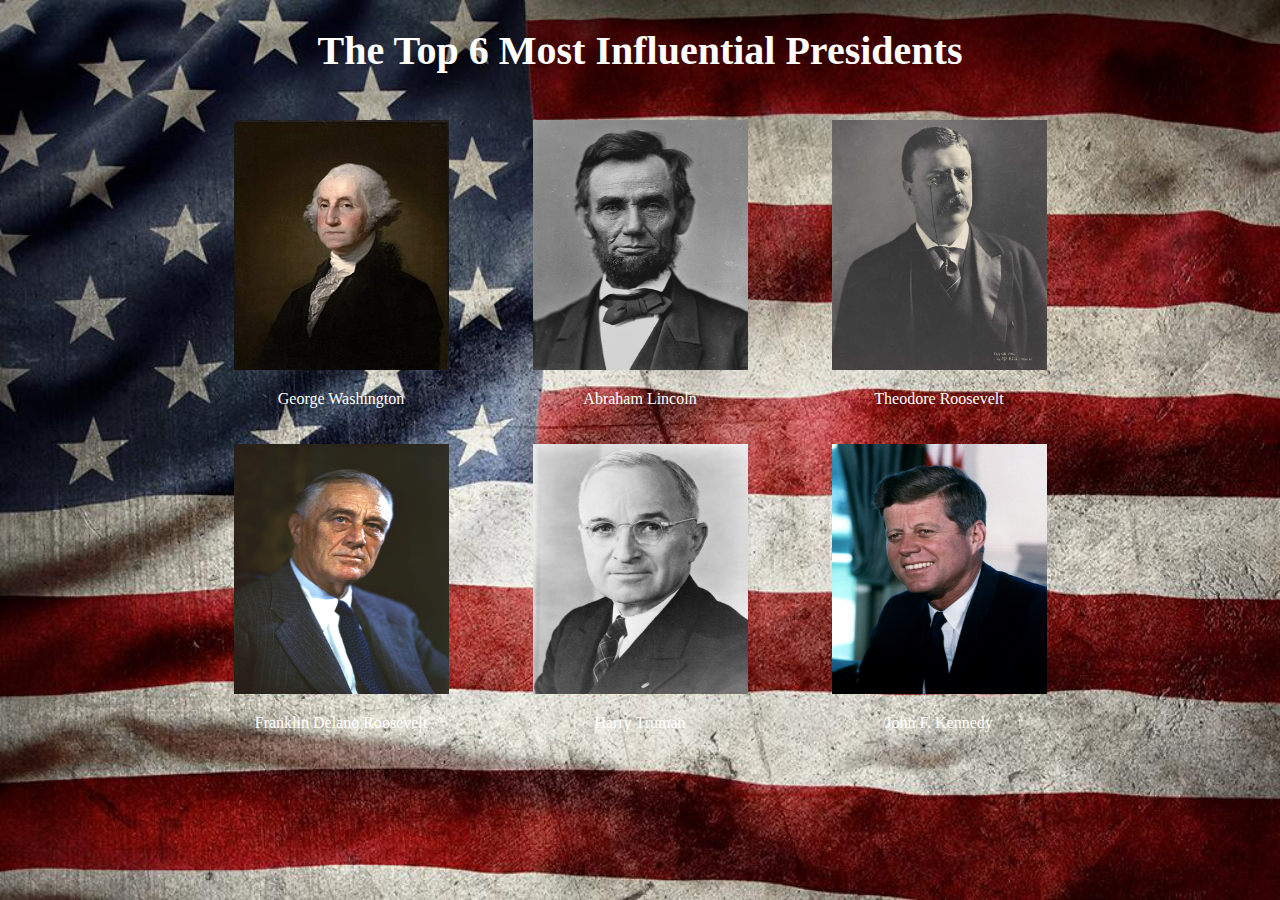
==== index.html @ 9480faba "Add files via upload" ====
<!DOCTYPE html>
<html>
<head>
	<title>William's Website</title>
	<link rel="stylesheet" type="text/css" href="StyleSheet.css">
</head>
<body>
	<center><h1>The Top 6 Most Influential Presidents</h1>
	<table>
		<tr>
			<center>
			<td>
				<p><a href="GeorgeWashington.html"><img src="GeorgeWashington.jpg"></a></p>
				<center><p>George Washington</p></center>
			</td>
			<td>
				<p><a href="AbrahamLincoln.html"><img src="AbrahamLincoln.jpg"></a></p>
				<center><p>Abraham Lincoln</p></center>
			</td>
			<td>
				<p><a href="TheodoreRoosevelt.html"><img src="TheodoreRoosevelt.jpg"></a></p>
				<center><p>Theodore Roosevelt</p></center>
			</td>
			</center>
		</tr>
		<tr>
			<center>
			<td>
				<p><a href="FDR.html"><img src="FDR.jpg"></a></p>
				<center><p>Franklin Delano Roosevelt</p></center>
			</td>
			<td>
				<p><a href="HarryTruman.html"><img src="HarryTruman.jpg"></a></p>
				<center><p>Harry Truman</p></center>
			</td>
			<td>
				<p><a href="JFK.html"><img src="JFK.jpg"></a></p>
				<center><p>John F. Kennedy</p></center>
			</td>
			</center>
		</tr>
	</table>
	</center>
</body>
</html>
---- StyleSheet.css ----
img{
	height: 250px;
	width: 215px;
	padding-right: 40px;
	padding-left: 40px; 
}
body{
	background: url(AmericanFlag.jpg) no-repeat center fixed;
	background-size: cover;
}
h1{
	color: white;
	font-size: 40px;
}
p{
	color: white;
}
#Header{
	text-decoration: underline;
	color: white;
	font-size: 30px;
	text-shadow: 2px 2px black;
	text-align: center;
}
#Text{
	color: white;
	font-size: 20px;
	text-shadow: 1px 1px black;
}
#Title{
	color: white;
	font-size: 60px;
	text-shadow: 2px 2px black;
}
#Paragraph{
	padding-left: 20px;
	padding-right: 20px;
	width: 400px;
}
#List{
	padding-left: 20px;
	padding-right: 20px;
	width: 600px;
}
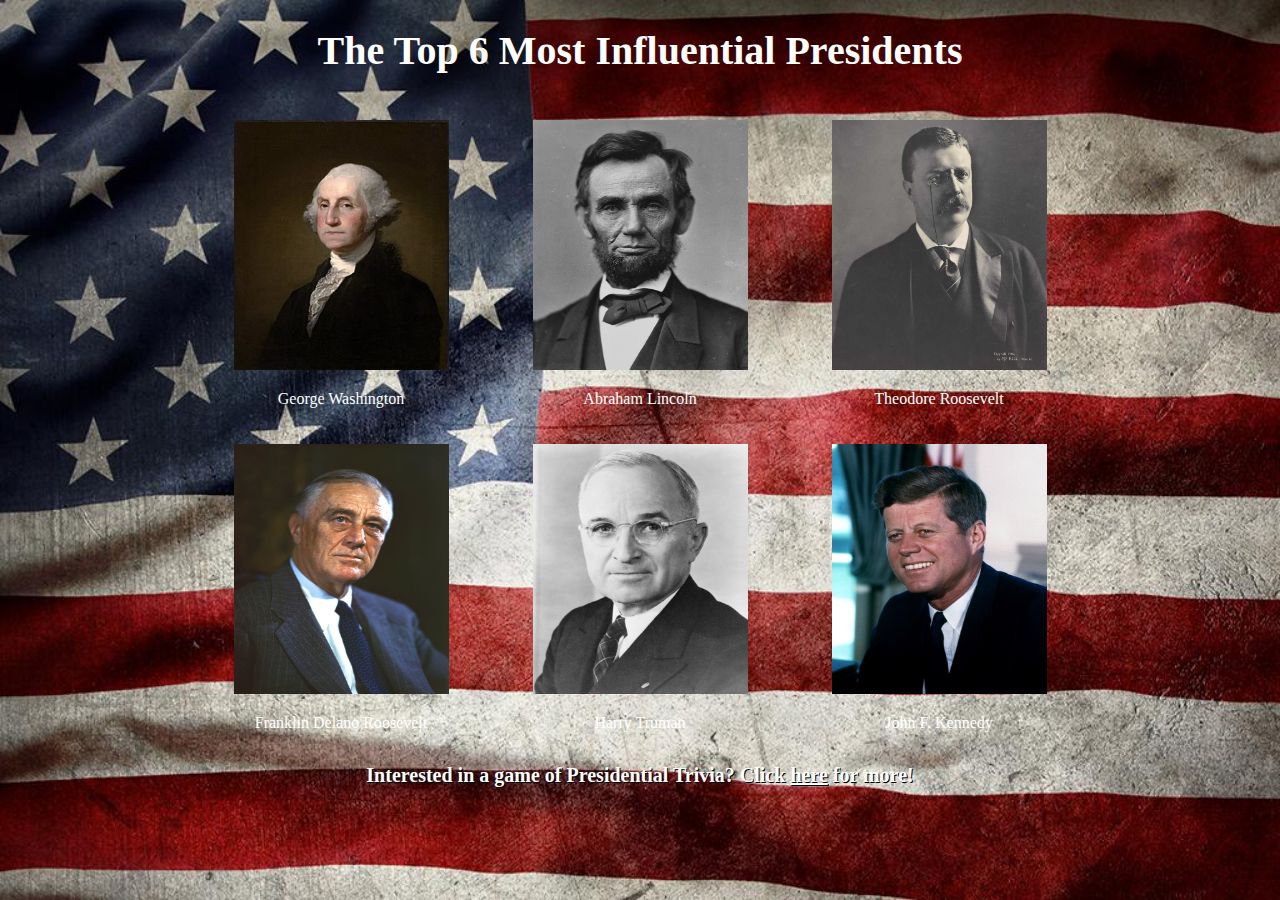
==== commit bb174946: "Add files via upload" ====
--- a/index.html
+++ b/index.html
@@ -41,5 +41,6 @@
 		</tr>
 	</table>
 	</center>
+<center><h1 id="Text">Interested in a game of Presidential Trivia? Click <a href="https://www.usefultrivia.com/political_trivia/u_s_presidents_trivia_index.html" id="Text">here</a> for more!</center>
 </body>
 </html>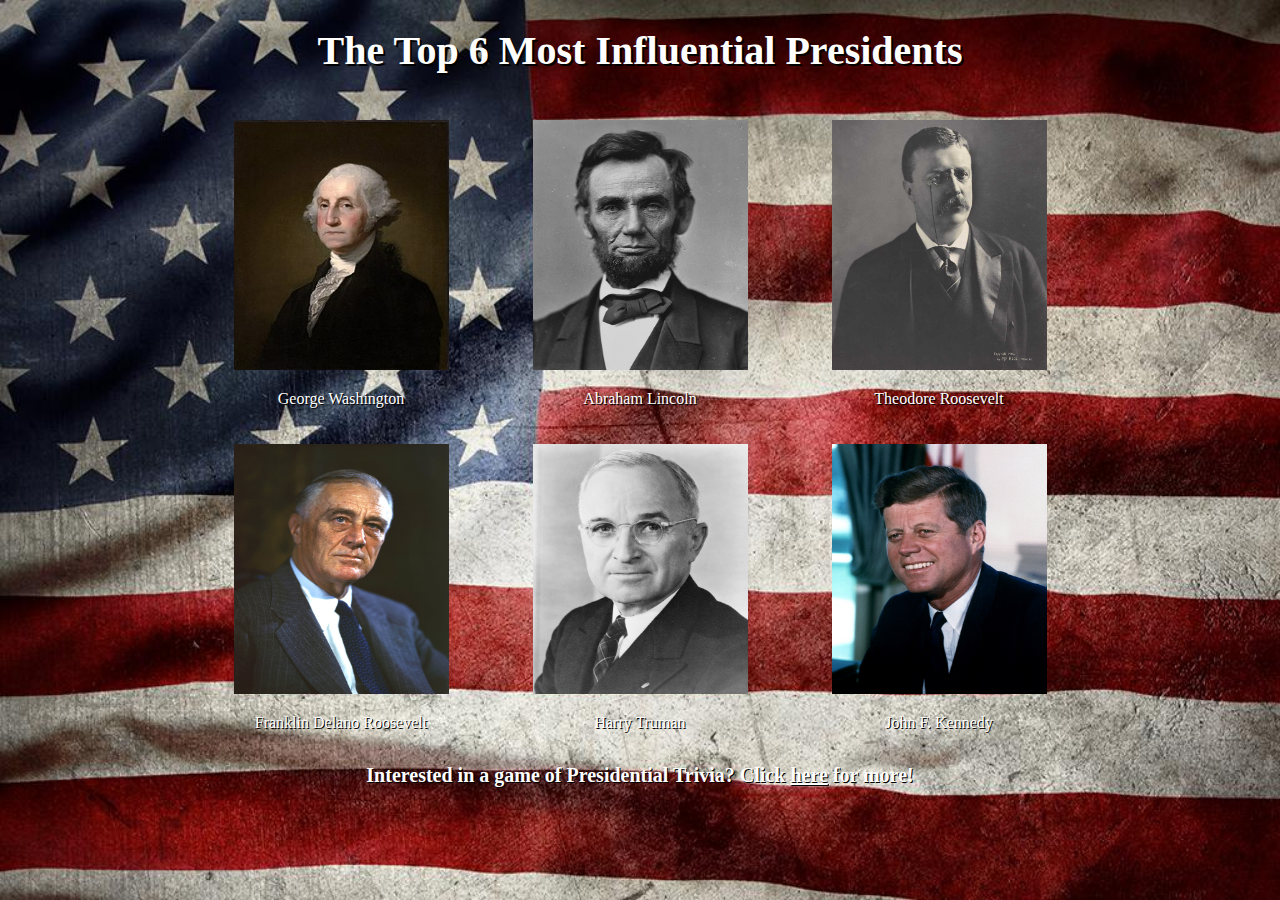
==== commit af9c8083: "Add files via upload" ====
--- a/index.html
+++ b/index.html
@@ -4,22 +4,22 @@
 	<title>William's Website</title>
 	<link rel="stylesheet" type="text/css" href="StyleSheet.css">
 </head>
-<body>
-	<center><h1>The Top 6 Most Influential Presidents</h1>
+<body id="Homepage">
+	<center><h1 id="Hometitle">The Top 6 Most Influential Presidents</h1>
 	<table>
 		<tr>
 			<center>
 			<td>
 				<p><a href="GeorgeWashington.html"><img src="GeorgeWashington.jpg"></a></p>
-				<center><p>George Washington</p></center>
+				<center><p id="Subtitle">George Washington</p></center>
 			</td>
 			<td>
 				<p><a href="AbrahamLincoln.html"><img src="AbrahamLincoln.jpg"></a></p>
-				<center><p>Abraham Lincoln</p></center>
+				<center><p id="Subtitle">Abraham Lincoln</p></center>
 			</td>
 			<td>
 				<p><a href="TheodoreRoosevelt.html"><img src="TheodoreRoosevelt.jpg"></a></p>
-				<center><p>Theodore Roosevelt</p></center>
+				<center><p id="Subtitle">Theodore Roosevelt</p></center>
 			</td>
 			</center>
 		</tr>
@@ -27,15 +27,15 @@
 			<center>
 			<td>
 				<p><a href="FDR.html"><img src="FDR.jpg"></a></p>
-				<center><p>Franklin Delano Roosevelt</p></center>
+				<center><p id="Subtitle">Franklin Delano Roosevelt</p></center>
 			</td>
 			<td>
 				<p><a href="HarryTruman.html"><img src="HarryTruman.jpg"></a></p>
-				<center><p>Harry Truman</p></center>
+				<center><p id="Subtitle">Harry Truman</p></center>
 			</td>
 			<td>
 				<p><a href="JFK.html"><img src="JFK.jpg"></a></p>
-				<center><p>John F. Kennedy</p></center>
+				<center><p id="Subtitle">John F. Kennedy</p></center>
 			</td>
 			</center>
 		</tr>
--- a/StyleSheet.css
+++ b/StyleSheet.css
@@ -41,4 +41,18 @@
 	padding-left: 20px;
 	padding-right: 20px;
 	width: 600px;
+}
+#Subtitle{
+	color: white;
+	font-size: 16px;
+	text-shadow: 1px 1px black;
+}
+#Hometitle{
+	color: white;
+	font-size: 40px;
+	text-shadow: 2px 2px black;
+}
+#Homepage{
+	background: url(AmericanFlag.jpg) no-repeat center fixed;
+	background-size: cover;
 }